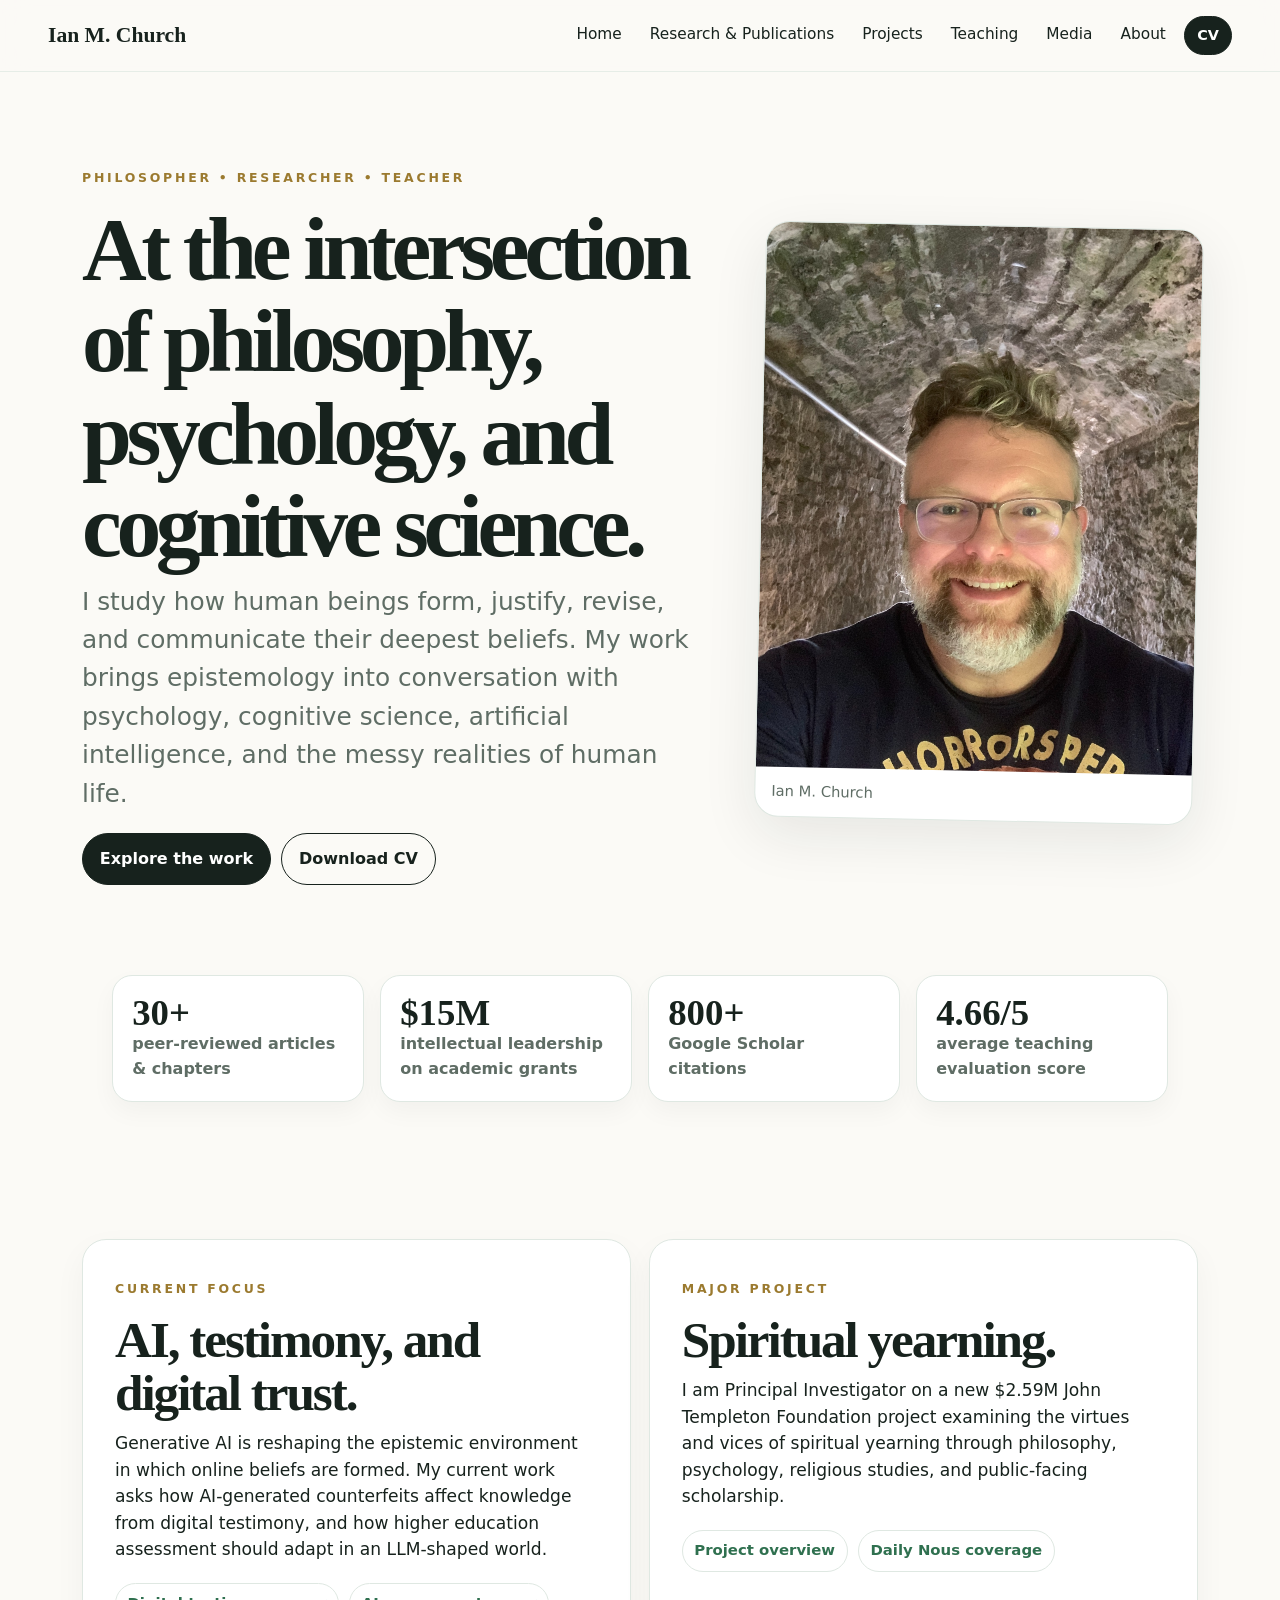
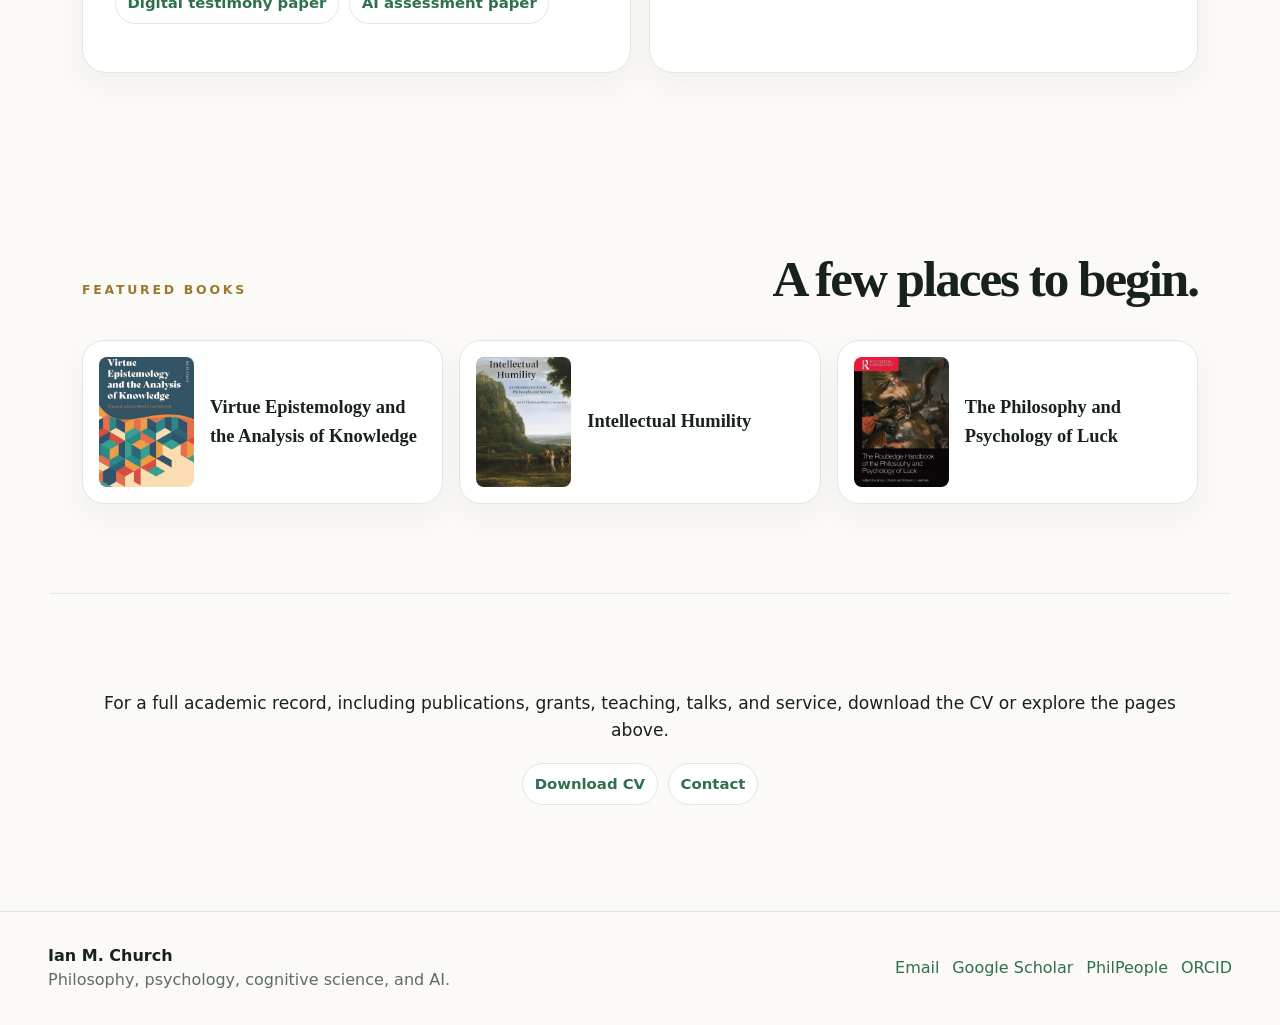
==== index.html @ 6d7bf1ac "Removed the breaks." ====
<!doctype html>
<html lang="en">
<head>
  <meta charset="utf-8" />
  <meta name="viewport" content="width=device-width, initial-scale=1" />
  <title>Home | Ian M. Church</title>
  <meta name="description" content="Ian M. Church works at the intersection of philosophy, psychology, and cognitive science." />
  <link rel="stylesheet" href="style.css" />
</head>
<body>
<header class="topbar">
  <a class="wordmark" href="index.html">Ian M. Church</a>
  <nav class="site-nav" aria-label="Primary navigation">
    <a href="index.html">Home</a>
    <a href="research.html">Research &amp; Publications</a>
    <a href="projects.html">Projects</a>
    <a href="teaching.html">Teaching</a>
    <a href="media.html">Media</a>
    <a href="about.html">About</a>
    <a class="button small" href="assets/Church-CV.pdf">CV</a>
  </nav>
</header>
<main>

<section class="hero split">
  <div class="hero-copy">
    <p class="eyebrow">Philosopher • Researcher • Teacher</p>
    <h1>At the intersection of philosophy, psychology, and cognitive science.</h1>
    <p class="lede">I study how human beings form, justify, revise, and communicate their deepest beliefs. My work brings epistemology into conversation with psychology, cognitive science, artificial intelligence, and the messy realities of human life.</p>
    <div class="actions"><a class="button" href="research.html">Explore the work</a><a class="button ghost" href="assets/Church-CV.pdf">Download CV</a></div>
  </div>
  <figure class="portrait-card"><img src="assets/portrait.jpg" alt="Ian Church smiling"/><figcaption>Ian M. Church</figcaption></figure>
</section>
<section class="at-a-glance" aria-label="At a glance">
  <a href="research.html#publications"><strong>30+</strong><span>peer-reviewed articles &amp; chapters</span></a>
  <a href="projects.html"><strong>$15M</strong><span>intellectual leadership on academic grants</span></a>
  <a href="https://scholar.google.com/citations?user=suLvnR8AAAAJ&amp;hl=en&amp;oi=ao"><strong>800+</strong><span>Google Scholar citations</span></a>
  <a href="teaching.html"><strong>4.66/5</strong><span>average teaching evaluation score</span></a>
</section>
<section class="section feature-grid current-focus">
  <article class="feature-panel"><p class="eyebrow">Current focus</p><h2>AI, testimony, and digital trust.</h2><p>Generative AI is reshaping the epistemic environment in which online beliefs are formed. My current work asks how AI-generated counterfeits affect knowledge from digital testimony, and how higher education assessment should adapt in an LLM-shaped world.</p><p class="links"><a href="assets/Generative-AI-Digital-Testimony-working-paper.pdf">Digital testimony paper</a><a href="https://arxiv.org/html/2511.05530v1">AI assessment paper</a></p></article>
  <article class="feature-panel"><p class="eyebrow">Major project</p><h2>Spiritual yearning.</h2><p>I am Principal Investigator on a new $2.59M John Templeton Foundation project examining the virtues and vices of spiritual yearning through philosophy, psychology, religious studies, and public-facing scholarship.</p><p class="links"><a href="projects.html#spiritual-yearning">Project overview</a><a href="https://dailynous.com/2026/01/05/philosopher-receives-big-grant-to-study-spiritual-yearning/">Daily Nous coverage</a></p></article>
</section>
<section class="section shelf-preview"><div class="section-head"><p class="eyebrow">Featured books</p><h2>A few places to begin.</h2></div><div class="mini-book-row">
  <a class="mini-book" href="research.html#book-virtue"><img src="assets/virtue-epistemology-cover.jpg" alt="Cover of Virtue Epistemology and the Analysis of Knowledge"><span>Virtue Epistemology and the Analysis of Knowledge</span></a>
  <a class="mini-book" href="research.html#book-humility"><img src="assets/intellectual-humility-cover.jpg" alt="Cover of Intellectual Humility"><span>Intellectual Humility</span></a>
  <a class="mini-book" href="research.html#book-luck"><img src="assets/luck-handbook-cover.jpg" alt="Cover of The Routledge Handbook of the Philosophy and Psychology of Luck"><span>The Philosophy and Psychology of Luck</span></a>
</div></section>
<section class="section closing-statement"><p>For a full academic record, including publications, grants, teaching, talks, and service, download the CV or explore the pages above.</p><p class="links centered"><a href="assets/Church-CV.pdf">Download CV</a><a href="mailto:ichurch@hillsdale.edu">Contact</a></p></section>

</main>
<footer class="footer">
  <div><strong>Ian M. Church</strong><span>Philosophy, psychology, cognitive science, and AI.</span></div>
  <div class="footer-links"><a href="mailto:ichurch@hillsdale.edu">Email</a><a href="https://scholar.google.com/citations?user=suLvnR8AAAAJ&amp;hl=en&amp;oi=ao">Google Scholar</a><a href="https://philpeople.org/profiles/ian-m-church">PhilPeople</a><a href="https://orcid.org/0000-0002-4605-1589">ORCID</a></div>
</footer>
</body>
</html>
---- style.css ----
:root{--bg:#fbfaf6;--ink:#17221d;--muted:#5f6d65;--line:#dfe8e2;--accent:#2f704f;--accent2:#9b7a2f;--card:#ffffff;--shadow:0 18px 55px rgba(23,34,29,.09);--radius:24px}*{box-sizing:border-box}body{margin:0;background:var(--bg);color:var(--ink);font-family:Inter,ui-sans-serif,system-ui,-apple-system,BlinkMacSystemFont,"Segoe UI",sans-serif;line-height:1.55}h1,h2,h3{font-family:Georgia,"Times New Roman",serif;line-height:1.03;margin:0 0 .65rem}h1{font-size:clamp(3.1rem,7vw,6.8rem);letter-spacing:-.06em}h2{font-size:clamp(2rem,4vw,4.2rem);letter-spacing:-.04em}h3{font-size:clamp(1.35rem,2vw,2rem);letter-spacing:-.03em}p{font-size:1.07rem;margin:.4rem 0 1rem}a{color:var(--accent);text-decoration:none}a:hover{text-decoration:underline}.topbar{position:sticky;top:0;z-index:20;display:flex;align-items:center;justify-content:space-between;padding:1rem clamp(1rem,4vw,3rem);background:rgba(251,250,246,.86);backdrop-filter:blur(14px);border-bottom:1px solid rgba(223,232,226,.75)}.wordmark{font-family:Georgia,"Times New Roman",serif;font-weight:700;color:var(--ink);font-size:1.35rem}.site-nav{display:flex;gap:.55rem;align-items:center;flex-wrap:wrap}.site-nav a{color:var(--ink);padding:.45rem .6rem;border-radius:999px;font-size:.96rem}.site-nav a:hover{background:#eef4ef;text-decoration:none}.button{display:inline-flex;align-items:center;justify-content:center;padding:.8rem 1.05rem;border-radius:999px;background:var(--ink);color:white!important;font-weight:700;text-decoration:none!important;border:1px solid var(--ink)}.button.ghost{background:transparent;color:var(--ink)!important}.button.small{padding:.45rem .75rem;font-size:.9rem}main{overflow:hidden}.hero,.section,.page-hero{max-width:1180px;margin:0 auto;padding:clamp(3.5rem,7vw,7rem) clamp(1.1rem,4vw,2rem)}.split{display:grid;grid-template-columns:minmax(0,1.05fr) minmax(280px,.75fr);gap:clamp(2rem,5vw,5rem);align-items:center}.split.alt{grid-template-columns:minmax(280px,.8fr) minmax(0,1fr)}.eyebrow{text-transform:uppercase;letter-spacing:.22em;color:var(--accent2);font-weight:800;font-size:.78rem;margin-bottom:1rem}.lede{font-size:clamp(1.25rem,2vw,1.55rem);color:var(--muted);max-width:760px}.narrow{max-width:790px}.actions,.links{display:flex;gap:.65rem;flex-wrap:wrap;align-items:center;margin-top:1.25rem}.links a,.links span{display:inline-flex;align-items:center;padding:.52rem .72rem;border:1px solid var(--line);border-radius:999px;background:#fff;color:var(--accent);font-weight:700;font-size:.93rem}.links.centered{justify-content:center}.portrait-card,.image-card{margin:0;border-radius:var(--radius);overflow:hidden;background:#fff;box-shadow:var(--shadow);border:1px solid var(--line)}.portrait-card img,.image-card img{display:block;width:100%;height:100%;object-fit:cover}.portrait-card{transform:rotate(1.2deg)}.portrait-card img{aspect-ratio:4/5}.portrait-card figcaption{padding:.8rem 1rem;color:var(--muted);font-size:.92rem}.image-card img{aspect-ratio:4/3}.at-a-glance{max-width:1120px;margin:0 auto;display:grid;grid-template-columns:repeat(4,1fr);gap:1rem;padding:0 clamp(1.1rem,4vw,2rem) 3rem}.at-a-glance a{display:block;background:#fff;border:1px solid var(--line);border-radius:20px;padding:1.2rem;box-shadow:0 10px 25px rgba(23,34,29,.04);text-decoration:none}.at-a-glance strong{display:block;font-family:Georgia,"Times New Roman",serif;font-size:2.3rem;color:var(--ink);line-height:1}.at-a-glance span{color:var(--muted);font-weight:650}.feature-grid{display:grid;grid-template-columns:1fr 1fr;gap:1.1rem}.feature-panel,.project,.video-card,.pub-list article,.theme-list article,.book,.quote-theme,.testimonial-grid blockquote{background:#fff;border:1px solid var(--line);border-radius:var(--radius);padding:clamp(1.25rem,3vw,2rem);box-shadow:0 12px 32px rgba(23,34,29,.045)}.section-head{display:flex;justify-content:space-between;align-items:end;gap:2rem;margin-bottom:1.5rem}.mini-book-row{display:grid;grid-template-columns:repeat(3,1fr);gap:1rem}.mini-book{display:grid;grid-template-columns:95px 1fr;align-items:center;gap:1rem;background:#fff;border:1px solid var(--line);border-radius:22px;padding:1rem;color:var(--ink);font-family:Georgia,"Times New Roman",serif;font-weight:700;font-size:1.15rem;text-decoration:none!important;box-shadow:0 12px 32px rgba(23,34,29,.045)}.mini-book img{width:95px;height:130px;object-fit:cover;border-radius:8px}.closing-statement{text-align:center;border-top:1px solid var(--line)}.page-hero h1{max-width:980px}.themes-compact{padding-top:2rem}.theme-list,.pub-list,.project-grid,.video-grid{display:grid;grid-template-columns:repeat(2,1fr);gap:1rem}.book-grid{display:grid;gap:1.1rem}.book{display:grid;grid-template-columns:160px 1fr;gap:1.5rem;align-items:start}.cover img{width:160px;max-height:235px;object-fit:cover;border-radius:10px;box-shadow:0 12px 30px rgba(23,34,29,.16)}.tag{display:inline-flex;padding:.35rem .65rem;border-radius:999px;background:#eef4ef;color:var(--accent);font-weight:800;font-size:.82rem;margin-bottom:1rem}.meta,.note{color:var(--muted);font-size:.98rem}.teaching-results{display:grid;grid-template-columns:1fr 1fr;gap:2rem;align-items:start}.stats-grid{display:grid;grid-template-columns:1fr 1fr;gap:1rem}.stats-grid article{background:#fff;border:1px solid var(--line);border-radius:20px;padding:1rem}.stats-grid strong{display:block;font-family:Georgia,"Times New Roman",serif;font-size:2.3rem}.stats-grid span{color:var(--muted);font-weight:650}.teaching-themes{display:grid;gap:1rem}.quote-theme{display:grid;grid-template-columns:.95fr 1.05fr;gap:1.5rem;align-items:start}.quote-theme blockquote,.testimonial-grid blockquote{margin:0;font-family:Georgia,"Times New Roman",serif;font-size:1.35rem;line-height:1.25}.quote-theme cite,.testimonial-grid cite{display:block;margin-top:1rem;font-family:Inter,ui-sans-serif,system-ui,sans-serif;color:var(--muted);font-size:.9rem;font-style:normal}.testimonial-grid{display:grid;grid-template-columns:repeat(2,1fr);gap:1rem}.course-list{display:flex;gap:.7rem;flex-wrap:wrap}.course-list span{padding:.65rem .85rem;border:1px solid var(--line);border-radius:999px;background:#fff;font-weight:700}.footer{display:flex;justify-content:space-between;gap:1rem;align-items:center;border-top:1px solid var(--line);padding:2rem clamp(1rem,4vw,3rem);color:var(--muted)}.footer strong{display:block;color:var(--ink)}.footer-links{display:flex;gap:.8rem;flex-wrap:wrap}@media(max-width:850px){.split,.split.alt,.feature-grid,.theme-list,.pub-list,.project-grid,.video-grid,.teaching-results,.quote-theme,.testimonial-grid{grid-template-columns:1fr}.at-a-glance{grid-template-columns:1fr 1fr}.mini-book-row{grid-template-columns:1fr}.book{grid-template-columns:110px 1fr}.cover img{width:110px}.footer{display:block}.topbar{display:block}.site-nav{margin-top:.7rem}.hero,.section,.page-hero{padding-top:3.5rem;padding-bottom:3.5rem}}@media(max-width:520px){.at-a-glance,.stats-grid{grid-template-columns:1fr}h1{font-size:3.2rem}.site-nav a{font-size:.86rem;padding:.35rem .45rem}}
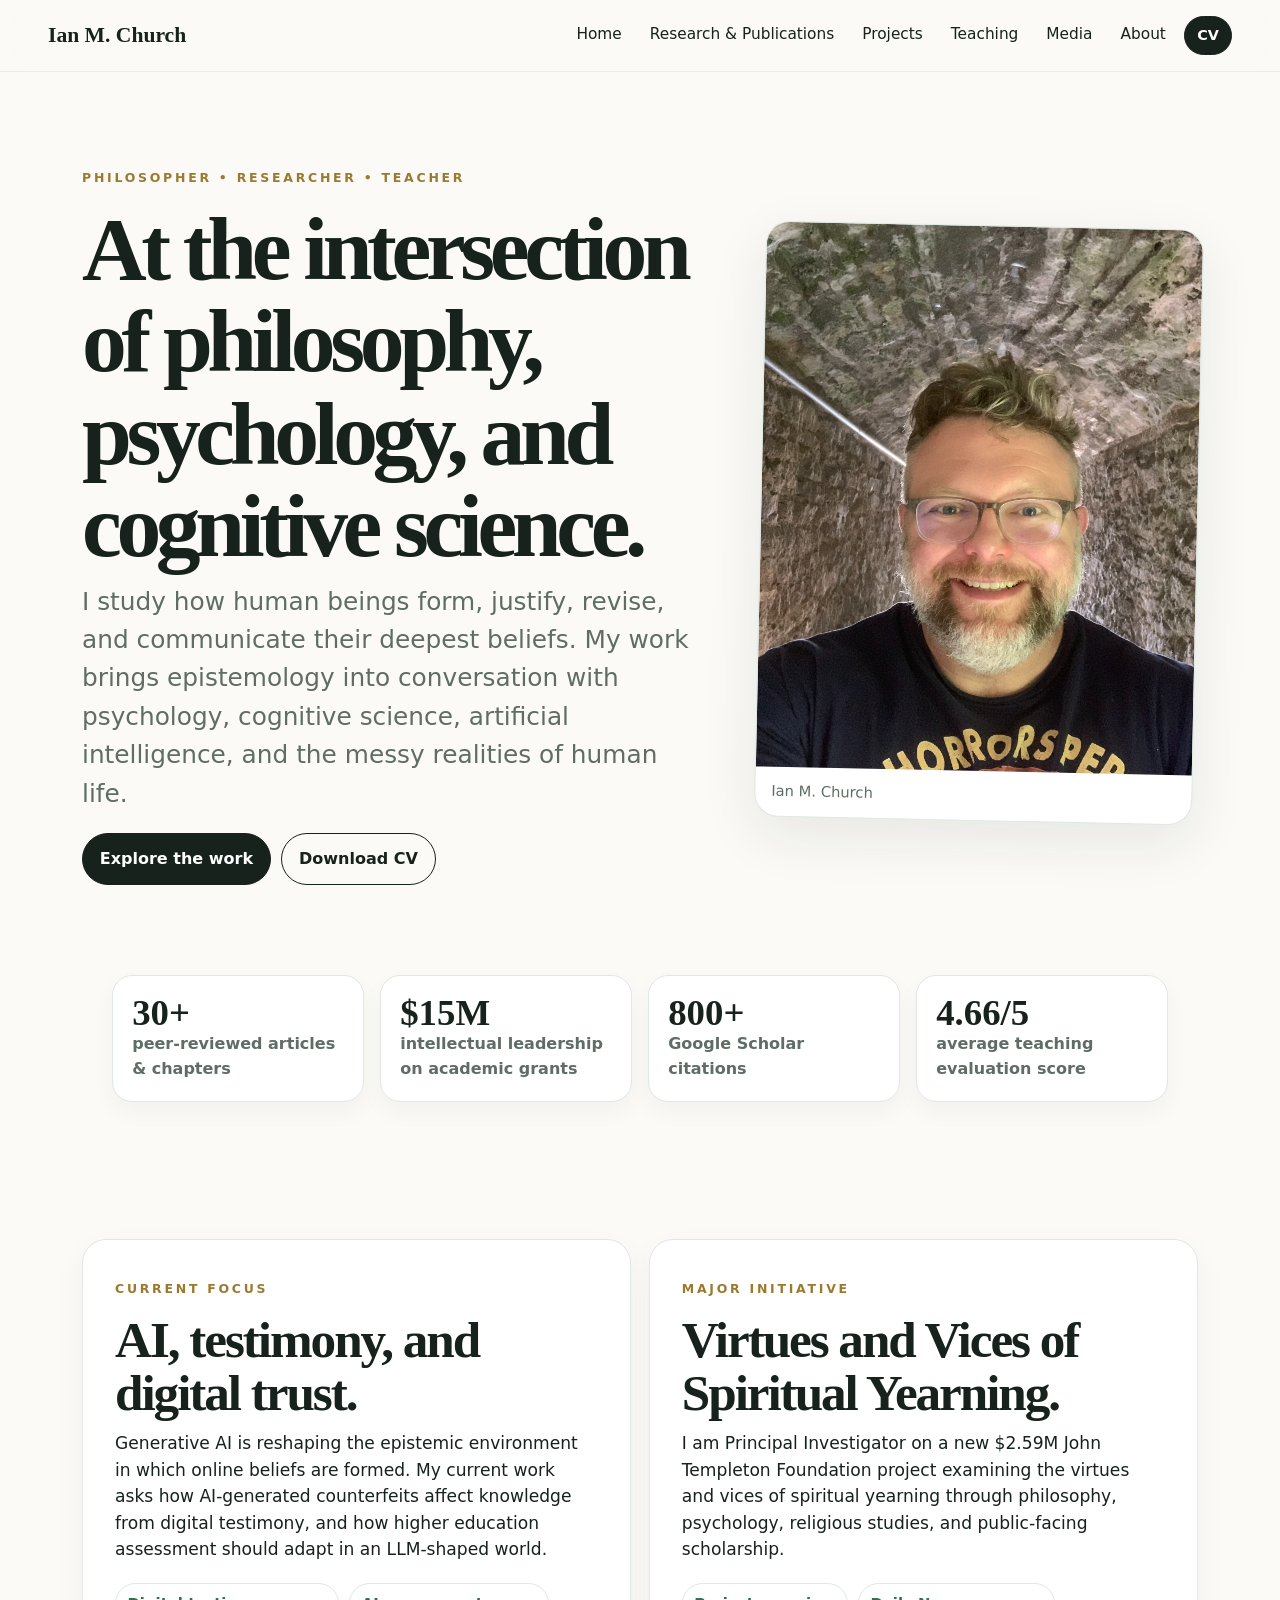
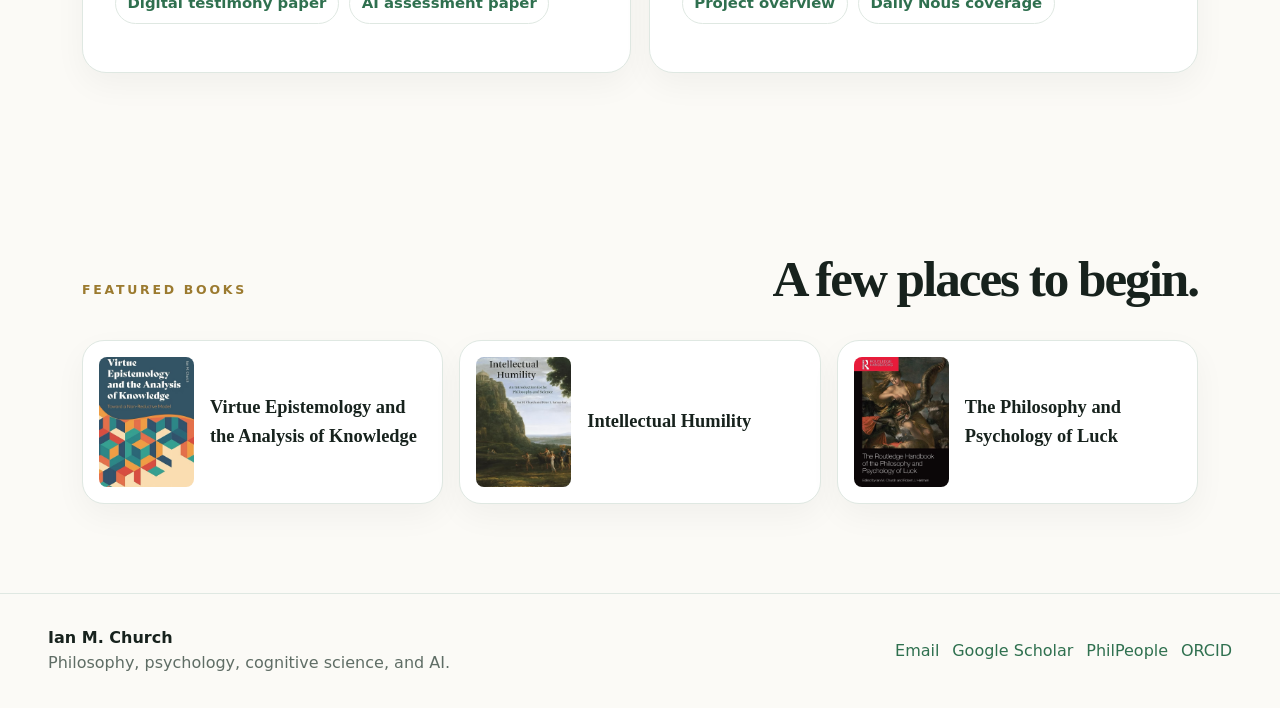
==== commit 30080b2f: "Removing some bottom buttons and fixing some language." ====
--- a/index.html
+++ b/index.html
@@ -39,15 +39,13 @@
 </section>
 <section class="section feature-grid current-focus">
   <article class="feature-panel"><p class="eyebrow">Current focus</p><h2>AI, testimony, and digital trust.</h2><p>Generative AI is reshaping the epistemic environment in which online beliefs are formed. My current work asks how AI-generated counterfeits affect knowledge from digital testimony, and how higher education assessment should adapt in an LLM-shaped world.</p><p class="links"><a href="assets/Generative-AI-Digital-Testimony-working-paper.pdf">Digital testimony paper</a><a href="https://arxiv.org/html/2511.05530v1">AI assessment paper</a></p></article>
-  <article class="feature-panel"><p class="eyebrow">Major project</p><h2>Spiritual yearning.</h2><p>I am Principal Investigator on a new $2.59M John Templeton Foundation project examining the virtues and vices of spiritual yearning through philosophy, psychology, religious studies, and public-facing scholarship.</p><p class="links"><a href="projects.html#spiritual-yearning">Project overview</a><a href="https://dailynous.com/2026/01/05/philosopher-receives-big-grant-to-study-spiritual-yearning/">Daily Nous coverage</a></p></article>
+  <article class="feature-panel"><p class="eyebrow">Major initiative</p><h2>Virtues and Vices of Spiritual Yearning.</h2><p>I am Principal Investigator on a new $2.59M John Templeton Foundation project examining the virtues and vices of spiritual yearning through philosophy, psychology, religious studies, and public-facing scholarship.</p><p class="links"><a href="projects.html#spiritual-yearning">Project overview</a><a href="https://dailynous.com/2026/01/05/philosopher-receives-big-grant-to-study-spiritual-yearning/">Daily Nous coverage</a></p></article>
 </section>
 <section class="section shelf-preview"><div class="section-head"><p class="eyebrow">Featured books</p><h2>A few places to begin.</h2></div><div class="mini-book-row">
   <a class="mini-book" href="research.html#book-virtue"><img src="assets/virtue-epistemology-cover.jpg" alt="Cover of Virtue Epistemology and the Analysis of Knowledge"><span>Virtue Epistemology and the Analysis of Knowledge</span></a>
   <a class="mini-book" href="research.html#book-humility"><img src="assets/intellectual-humility-cover.jpg" alt="Cover of Intellectual Humility"><span>Intellectual Humility</span></a>
   <a class="mini-book" href="research.html#book-luck"><img src="assets/luck-handbook-cover.jpg" alt="Cover of The Routledge Handbook of the Philosophy and Psychology of Luck"><span>The Philosophy and Psychology of Luck</span></a>
 </div></section>
-<section class="section closing-statement"><p>For a full academic record, including publications, grants, teaching, talks, and service, download the CV or explore the pages above.</p><p class="links centered"><a href="assets/Church-CV.pdf">Download CV</a><a href="mailto:ichurch@hillsdale.edu">Contact</a></p></section>
-
 </main>
 <footer class="footer">
   <div><strong>Ian M. Church</strong><span>Philosophy, psychology, cognitive science, and AI.</span></div>
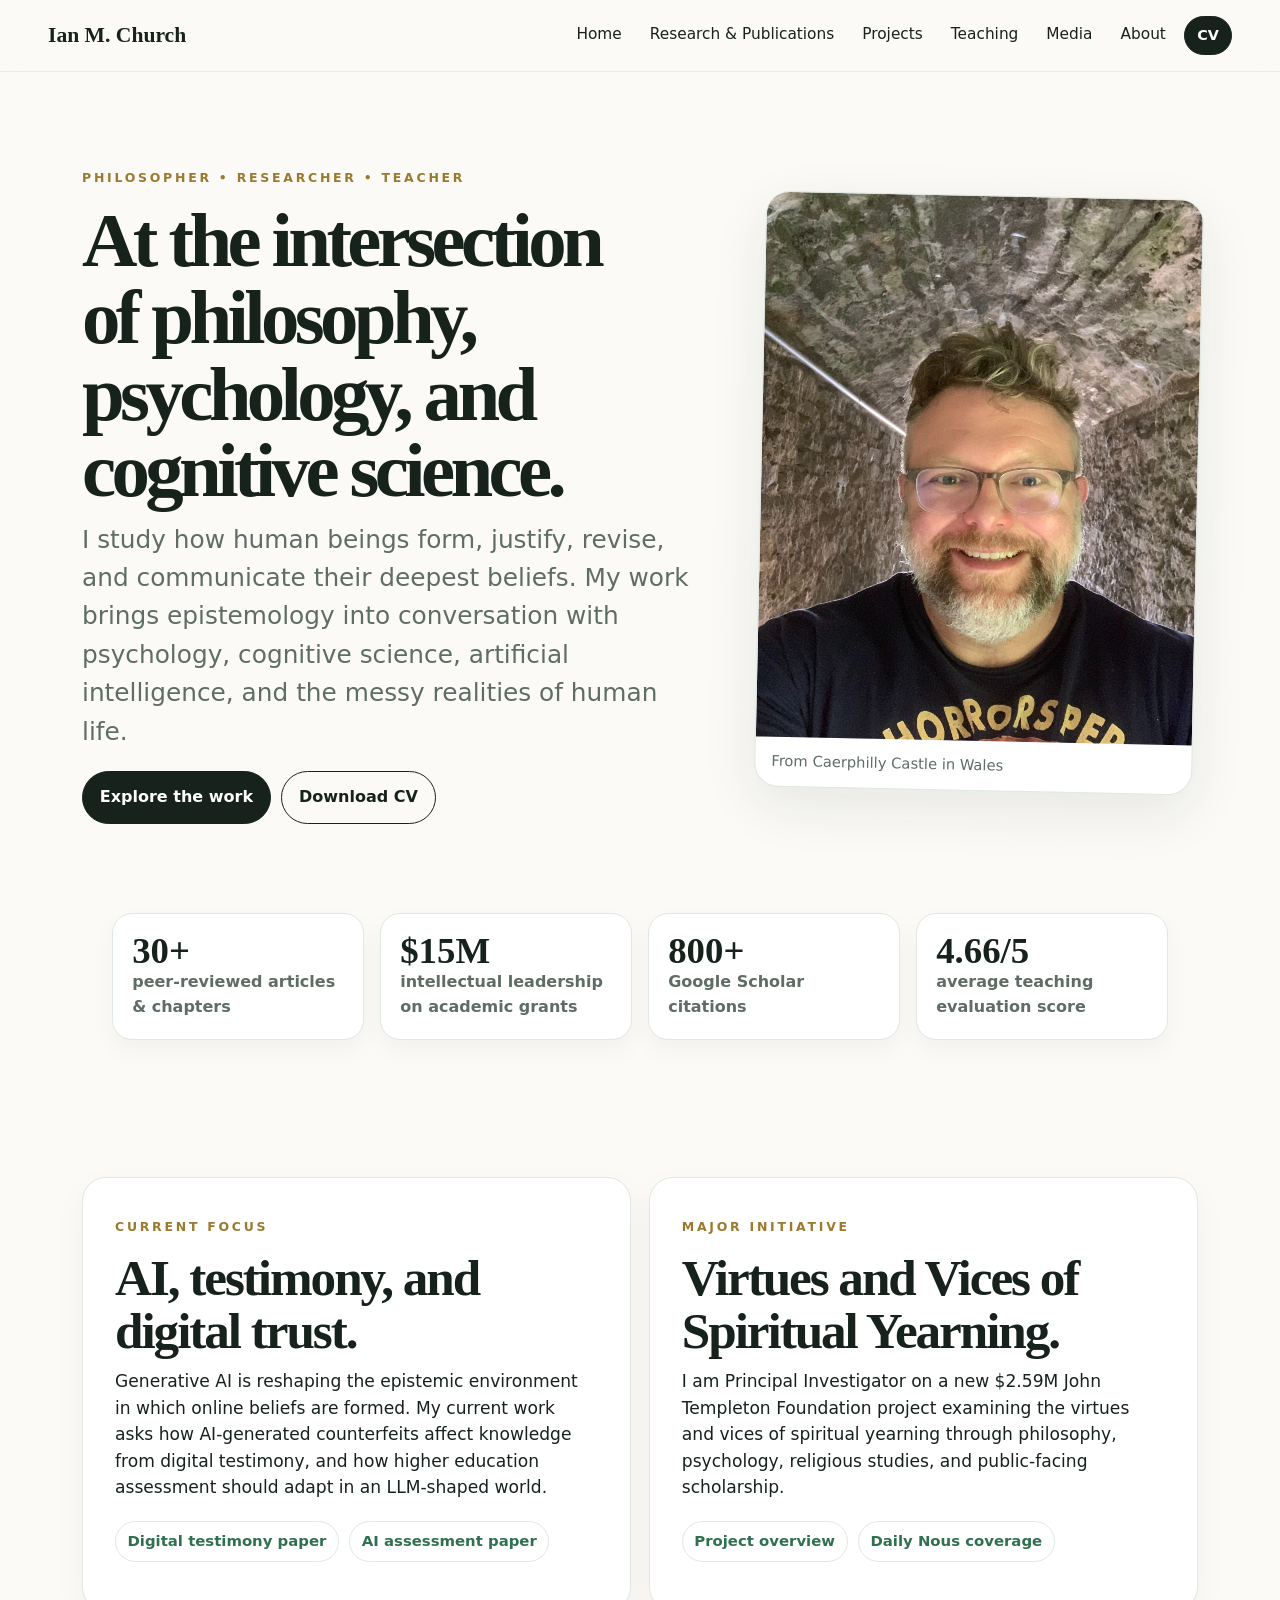
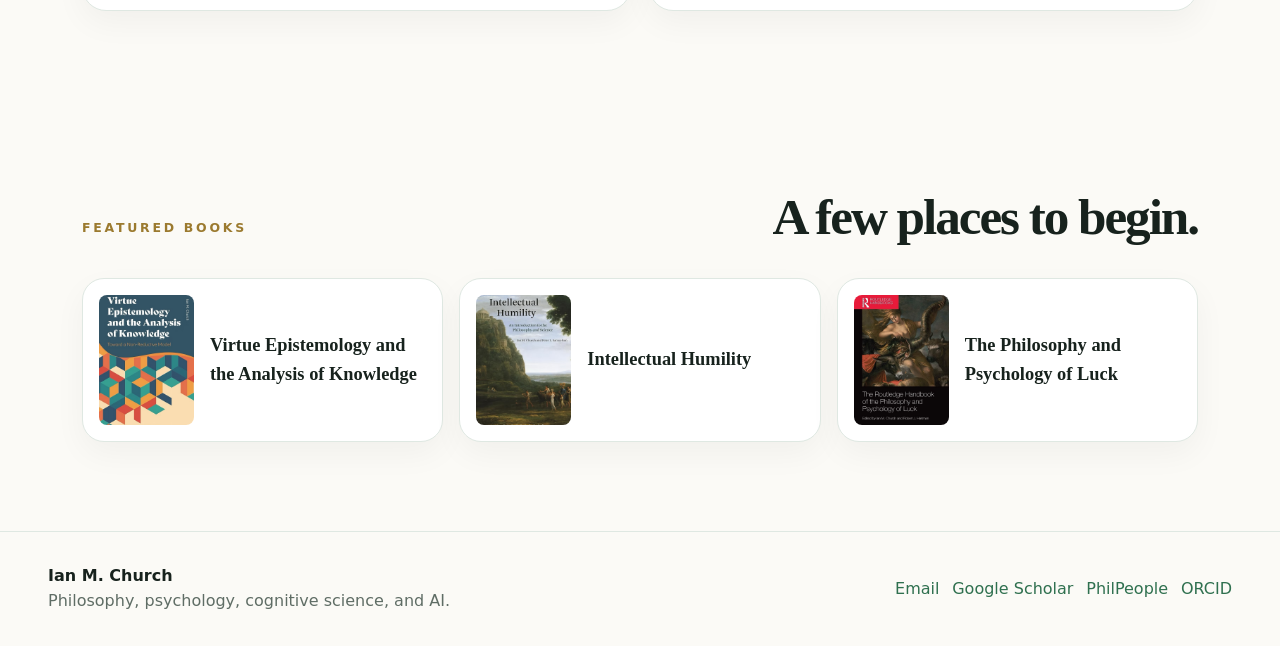
==== commit b2c97679: "Updateding the caption" ====
--- a/index.html
+++ b/index.html
@@ -29,7 +29,7 @@
     <p class="lede">I study how human beings form, justify, revise, and communicate their deepest beliefs. My work brings epistemology into conversation with psychology, cognitive science, artificial intelligence, and the messy realities of human life.</p>
     <div class="actions"><a class="button" href="research.html">Explore the work</a><a class="button ghost" href="assets/Church-CV.pdf">Download CV</a></div>
   </div>
-  <figure class="portrait-card"><img src="assets/portrait.jpg" alt="Ian Church smiling"/><figcaption>Ian M. Church</figcaption></figure>
+  <figure class="portrait-card"><img src="assets/portrait.jpg" alt="Ian Church smiling"/><figcaption>From Caerphilly Castle in Wales</figcaption></figure>
 </section>
 <section class="at-a-glance" aria-label="At a glance">
   <a href="research.html#publications"><strong>30+</strong><span>peer-reviewed articles &amp; chapters</span></a>
--- a/style.css
+++ b/style.css
@@ -1,2 +1,7 @@
 
 :root{--bg:#fbfaf6;--ink:#17221d;--muted:#5f6d65;--line:#dfe8e2;--accent:#2f704f;--accent2:#9b7a2f;--card:#ffffff;--shadow:0 18px 55px rgba(23,34,29,.09);--radius:24px}*{box-sizing:border-box}body{margin:0;background:var(--bg);color:var(--ink);font-family:Inter,ui-sans-serif,system-ui,-apple-system,BlinkMacSystemFont,"Segoe UI",sans-serif;line-height:1.55}h1,h2,h3{font-family:Georgia,"Times New Roman",serif;line-height:1.03;margin:0 0 .65rem}h1{font-size:clamp(3.1rem,7vw,6.8rem);letter-spacing:-.06em}h2{font-size:clamp(2rem,4vw,4.2rem);letter-spacing:-.04em}h3{font-size:clamp(1.35rem,2vw,2rem);letter-spacing:-.03em}p{font-size:1.07rem;margin:.4rem 0 1rem}a{color:var(--accent);text-decoration:none}a:hover{text-decoration:underline}.topbar{position:sticky;top:0;z-index:20;display:flex;align-items:center;justify-content:space-between;padding:1rem clamp(1rem,4vw,3rem);background:rgba(251,250,246,.86);backdrop-filter:blur(14px);border-bottom:1px solid rgba(223,232,226,.75)}.wordmark{font-family:Georgia,"Times New Roman",serif;font-weight:700;color:var(--ink);font-size:1.35rem}.site-nav{display:flex;gap:.55rem;align-items:center;flex-wrap:wrap}.site-nav a{color:var(--ink);padding:.45rem .6rem;border-radius:999px;font-size:.96rem}.site-nav a:hover{background:#eef4ef;text-decoration:none}.button{display:inline-flex;align-items:center;justify-content:center;padding:.8rem 1.05rem;border-radius:999px;background:var(--ink);color:white!important;font-weight:700;text-decoration:none!important;border:1px solid var(--ink)}.button.ghost{background:transparent;color:var(--ink)!important}.button.small{padding:.45rem .75rem;font-size:.9rem}main{overflow:hidden}.hero,.section,.page-hero{max-width:1180px;margin:0 auto;padding:clamp(3.5rem,7vw,7rem) clamp(1.1rem,4vw,2rem)}.split{display:grid;grid-template-columns:minmax(0,1.05fr) minmax(280px,.75fr);gap:clamp(2rem,5vw,5rem);align-items:center}.split.alt{grid-template-columns:minmax(280px,.8fr) minmax(0,1fr)}.eyebrow{text-transform:uppercase;letter-spacing:.22em;color:var(--accent2);font-weight:800;font-size:.78rem;margin-bottom:1rem}.lede{font-size:clamp(1.25rem,2vw,1.55rem);color:var(--muted);max-width:760px}.narrow{max-width:790px}.actions,.links{display:flex;gap:.65rem;flex-wrap:wrap;align-items:center;margin-top:1.25rem}.links a,.links span{display:inline-flex;align-items:center;padding:.52rem .72rem;border:1px solid var(--line);border-radius:999px;background:#fff;color:var(--accent);font-weight:700;font-size:.93rem}.links.centered{justify-content:center}.portrait-card,.image-card{margin:0;border-radius:var(--radius);overflow:hidden;background:#fff;box-shadow:var(--shadow);border:1px solid var(--line)}.portrait-card img,.image-card img{display:block;width:100%;height:100%;object-fit:cover}.portrait-card{transform:rotate(1.2deg)}.portrait-card img{aspect-ratio:4/5}.portrait-card figcaption{padding:.8rem 1rem;color:var(--muted);font-size:.92rem}.image-card img{aspect-ratio:4/3}.at-a-glance{max-width:1120px;margin:0 auto;display:grid;grid-template-columns:repeat(4,1fr);gap:1rem;padding:0 clamp(1.1rem,4vw,2rem) 3rem}.at-a-glance a{display:block;background:#fff;border:1px solid var(--line);border-radius:20px;padding:1.2rem;box-shadow:0 10px 25px rgba(23,34,29,.04);text-decoration:none}.at-a-glance strong{display:block;font-family:Georgia,"Times New Roman",serif;font-size:2.3rem;color:var(--ink);line-height:1}.at-a-glance span{color:var(--muted);font-weight:650}.feature-grid{display:grid;grid-template-columns:1fr 1fr;gap:1.1rem}.feature-panel,.project,.video-card,.pub-list article,.theme-list article,.book,.quote-theme,.testimonial-grid blockquote{background:#fff;border:1px solid var(--line);border-radius:var(--radius);padding:clamp(1.25rem,3vw,2rem);box-shadow:0 12px 32px rgba(23,34,29,.045)}.section-head{display:flex;justify-content:space-between;align-items:end;gap:2rem;margin-bottom:1.5rem}.mini-book-row{display:grid;grid-template-columns:repeat(3,1fr);gap:1rem}.mini-book{display:grid;grid-template-columns:95px 1fr;align-items:center;gap:1rem;background:#fff;border:1px solid var(--line);border-radius:22px;padding:1rem;color:var(--ink);font-family:Georgia,"Times New Roman",serif;font-weight:700;font-size:1.15rem;text-decoration:none!important;box-shadow:0 12px 32px rgba(23,34,29,.045)}.mini-book img{width:95px;height:130px;object-fit:cover;border-radius:8px}.closing-statement{text-align:center;border-top:1px solid var(--line)}.page-hero h1{max-width:980px}.themes-compact{padding-top:2rem}.theme-list,.pub-list,.project-grid,.video-grid{display:grid;grid-template-columns:repeat(2,1fr);gap:1rem}.book-grid{display:grid;gap:1.1rem}.book{display:grid;grid-template-columns:160px 1fr;gap:1.5rem;align-items:start}.cover img{width:160px;max-height:235px;object-fit:cover;border-radius:10px;box-shadow:0 12px 30px rgba(23,34,29,.16)}.tag{display:inline-flex;padding:.35rem .65rem;border-radius:999px;background:#eef4ef;color:var(--accent);font-weight:800;font-size:.82rem;margin-bottom:1rem}.meta,.note{color:var(--muted);font-size:.98rem}.teaching-results{display:grid;grid-template-columns:1fr 1fr;gap:2rem;align-items:start}.stats-grid{display:grid;grid-template-columns:1fr 1fr;gap:1rem}.stats-grid article{background:#fff;border:1px solid var(--line);border-radius:20px;padding:1rem}.stats-grid strong{display:block;font-family:Georgia,"Times New Roman",serif;font-size:2.3rem}.stats-grid span{color:var(--muted);font-weight:650}.teaching-themes{display:grid;gap:1rem}.quote-theme{display:grid;grid-template-columns:.95fr 1.05fr;gap:1.5rem;align-items:start}.quote-theme blockquote,.testimonial-grid blockquote{margin:0;font-family:Georgia,"Times New Roman",serif;font-size:1.35rem;line-height:1.25}.quote-theme cite,.testimonial-grid cite{display:block;margin-top:1rem;font-family:Inter,ui-sans-serif,system-ui,sans-serif;color:var(--muted);font-size:.9rem;font-style:normal}.testimonial-grid{display:grid;grid-template-columns:repeat(2,1fr);gap:1rem}.course-list{display:flex;gap:.7rem;flex-wrap:wrap}.course-list span{padding:.65rem .85rem;border:1px solid var(--line);border-radius:999px;background:#fff;font-weight:700}.footer{display:flex;justify-content:space-between;gap:1rem;align-items:center;border-top:1px solid var(--line);padding:2rem clamp(1rem,4vw,3rem);color:var(--muted)}.footer strong{display:block;color:var(--ink)}.footer-links{display:flex;gap:.8rem;flex-wrap:wrap}@media(max-width:850px){.split,.split.alt,.feature-grid,.theme-list,.pub-list,.project-grid,.video-grid,.teaching-results,.quote-theme,.testimonial-grid{grid-template-columns:1fr}.at-a-glance{grid-template-columns:1fr 1fr}.mini-book-row{grid-template-columns:1fr}.book{grid-template-columns:110px 1fr}.cover img{width:110px}.footer{display:block}.topbar{display:block}.site-nav{margin-top:.7rem}.hero,.section,.page-hero{padding-top:3.5rem;padding-bottom:3.5rem}}@media(max-width:520px){.at-a-glance,.stats-grid{grid-template-columns:1fr}h1{font-size:3.2rem}.site-nav a{font-size:.86rem;padding:.35rem .45rem}}
+.hero h1 {
+  font-size: clamp(2.8rem, 6vw, 5rem);
+  line-height: 1;
+  max-width: 14ch;
+}
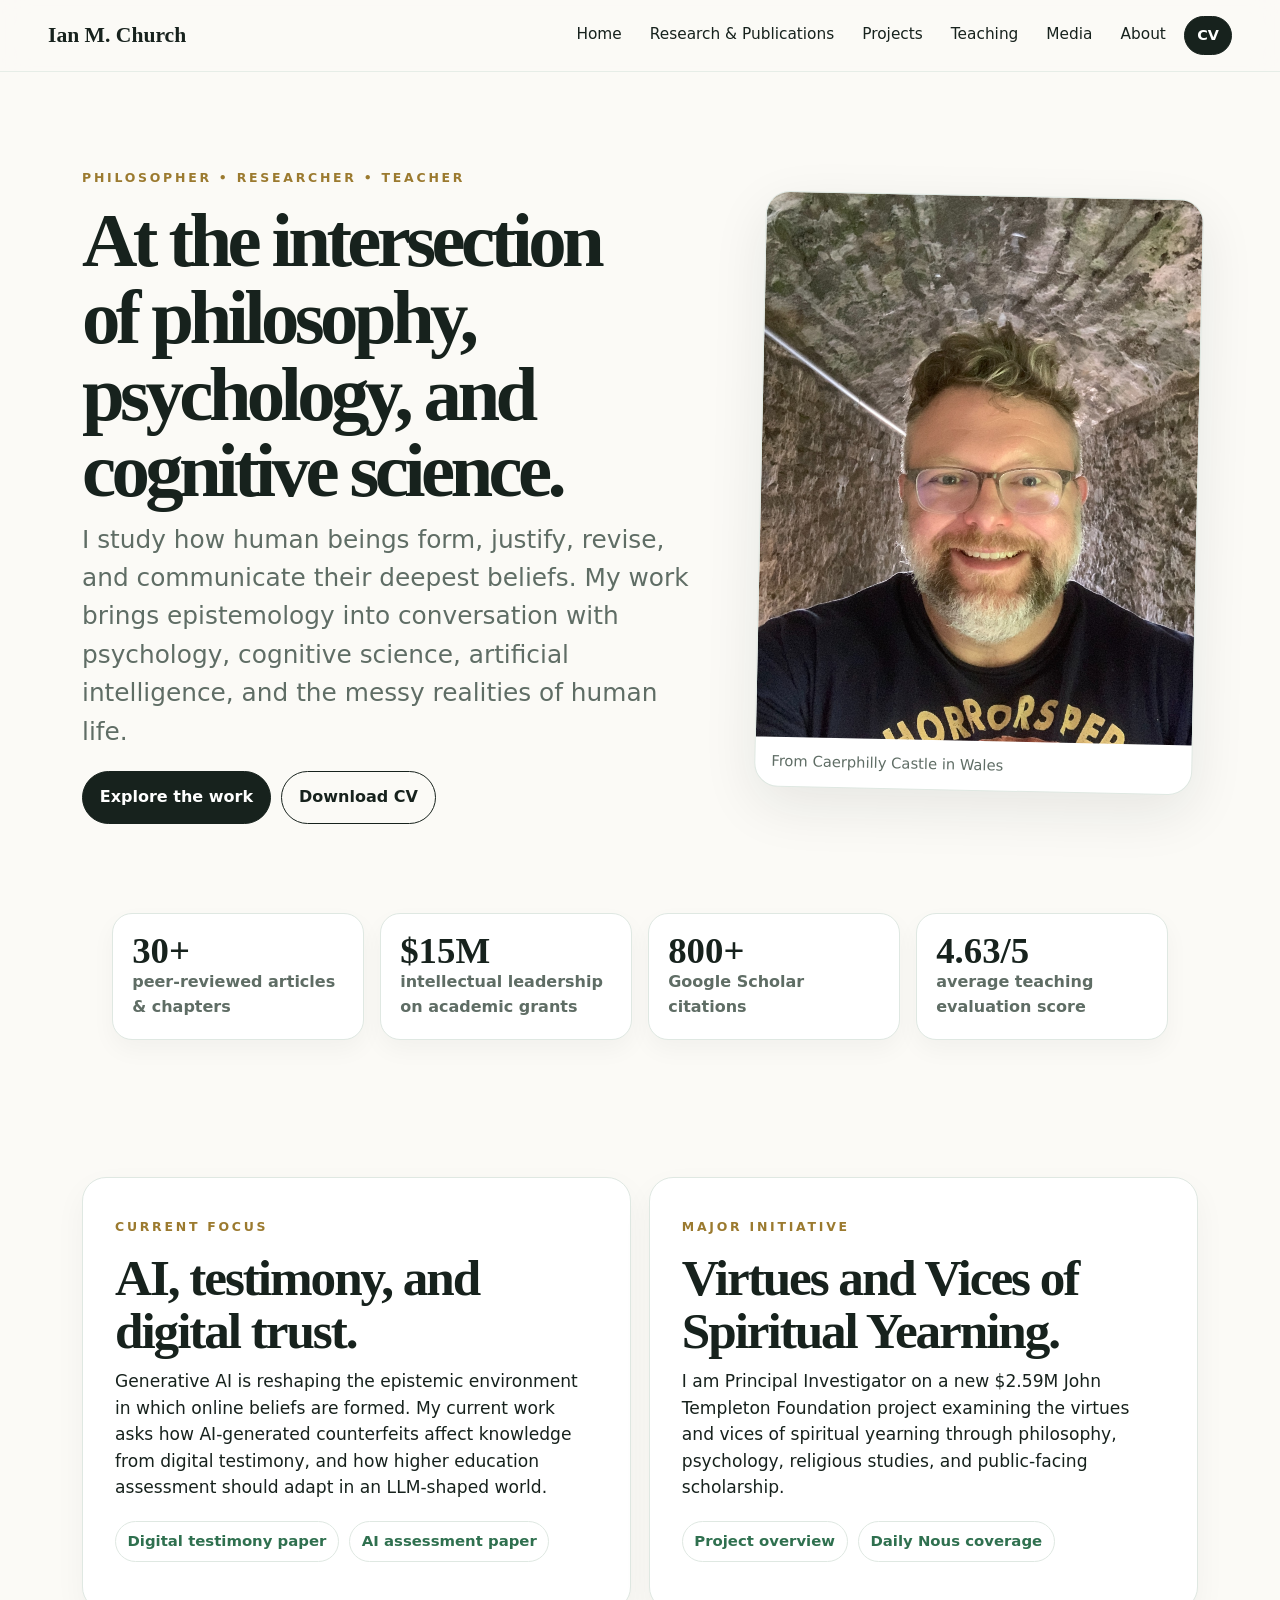
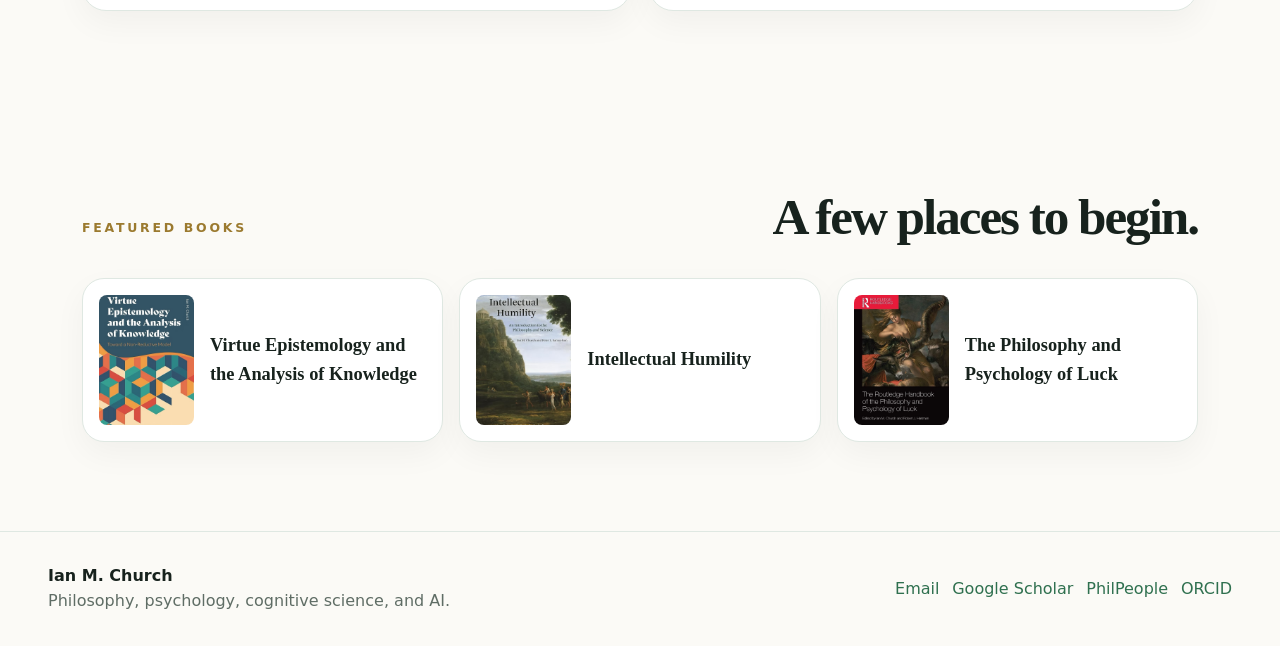
==== commit 4577477d: "Update index.html Updated average score from 4.66 to 4.63 for overall student evaluations." ====
--- a/index.html
+++ b/index.html
@@ -5,7 +5,23 @@
   <meta name="viewport" content="width=device-width, initial-scale=1" />
   <title>Home | Ian M. Church</title>
   <meta name="description" content="Ian M. Church works at the intersection of philosophy, psychology, and cognitive science." />
+  <meta property="og:title" content="Ian M. Church" />
+<meta property="og:description" content="Ian M. Church is a philosopher whose research explores epistemology, psychology, cognitive science, and artificial intelligence." />
+<meta property="og:image" content="https://www.ianchurch.com/assets/portrait.jpg" />
+<meta property="og:url" content="https://www.ianchurch.com" />
+<meta property="og:type" content="website" />
+<meta property="og:site_name" content="Ian M. Church" />
+<meta name="twitter:card" content="summary_large_image" />
   <link rel="stylesheet" href="style.css" />
+<!-- Google tag (gtag.js) -->
+<script async src="https://www.googletagmanager.com/gtag/js?id=G-Z6NKHN7LKN"></script>
+<script>
+  window.dataLayer = window.dataLayer || [];
+  function gtag(){dataLayer.push(arguments);}
+  gtag('js', new Date());
+
+  gtag('config', 'G-Z6NKHN7LKN');
+</script>
 </head>
 <body>
 <header class="topbar">
@@ -35,7 +51,7 @@
   <a href="research.html#publications"><strong>30+</strong><span>peer-reviewed articles &amp; chapters</span></a>
   <a href="projects.html"><strong>$15M</strong><span>intellectual leadership on academic grants</span></a>
   <a href="https://scholar.google.com/citations?user=suLvnR8AAAAJ&amp;hl=en&amp;oi=ao"><strong>800+</strong><span>Google Scholar citations</span></a>
-  <a href="teaching.html"><strong>4.66/5</strong><span>average teaching evaluation score</span></a>
+  <a href="teaching.html"><strong>4.63/5</strong><span>average teaching evaluation score</span></a>
 </section>
 <section class="section feature-grid current-focus">
   <article class="feature-panel"><p class="eyebrow">Current focus</p><h2>AI, testimony, and digital trust.</h2><p>Generative AI is reshaping the epistemic environment in which online beliefs are formed. My current work asks how AI-generated counterfeits affect knowledge from digital testimony, and how higher education assessment should adapt in an LLM-shaped world.</p><p class="links"><a href="assets/Generative-AI-Digital-Testimony-working-paper.pdf">Digital testimony paper</a><a href="https://arxiv.org/html/2511.05530v1">AI assessment paper</a></p></article>
--- a/style.css
+++ b/style.css
@@ -5,3 +5,11 @@
   line-height: 1;
   max-width: 14ch;
 }
+.page-hero {
+  padding-top: clamp(2.5rem, 4vw, 4rem);
+  padding-bottom: clamp(1.75rem, 3vw, 2.5rem);
+}
+.center-note {
+  text-align: center;
+  margin-top: 3rem;
+}
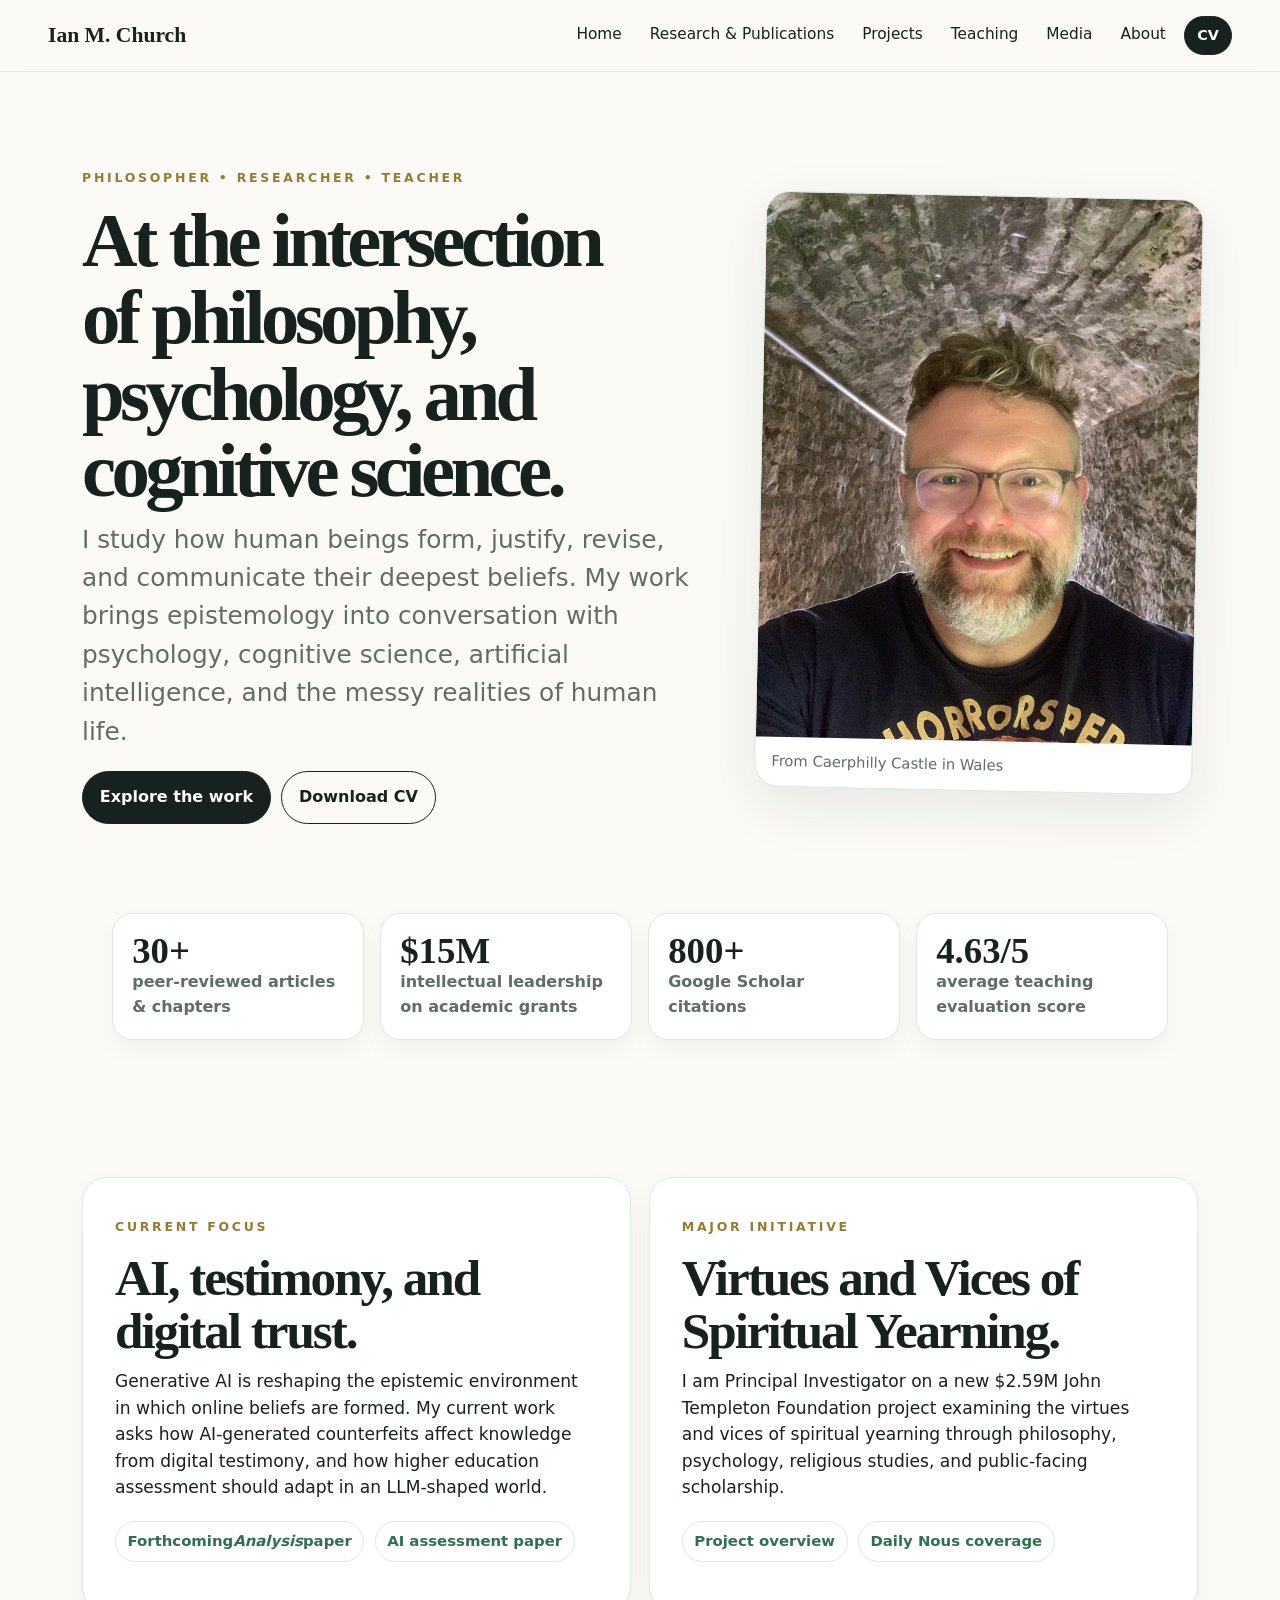
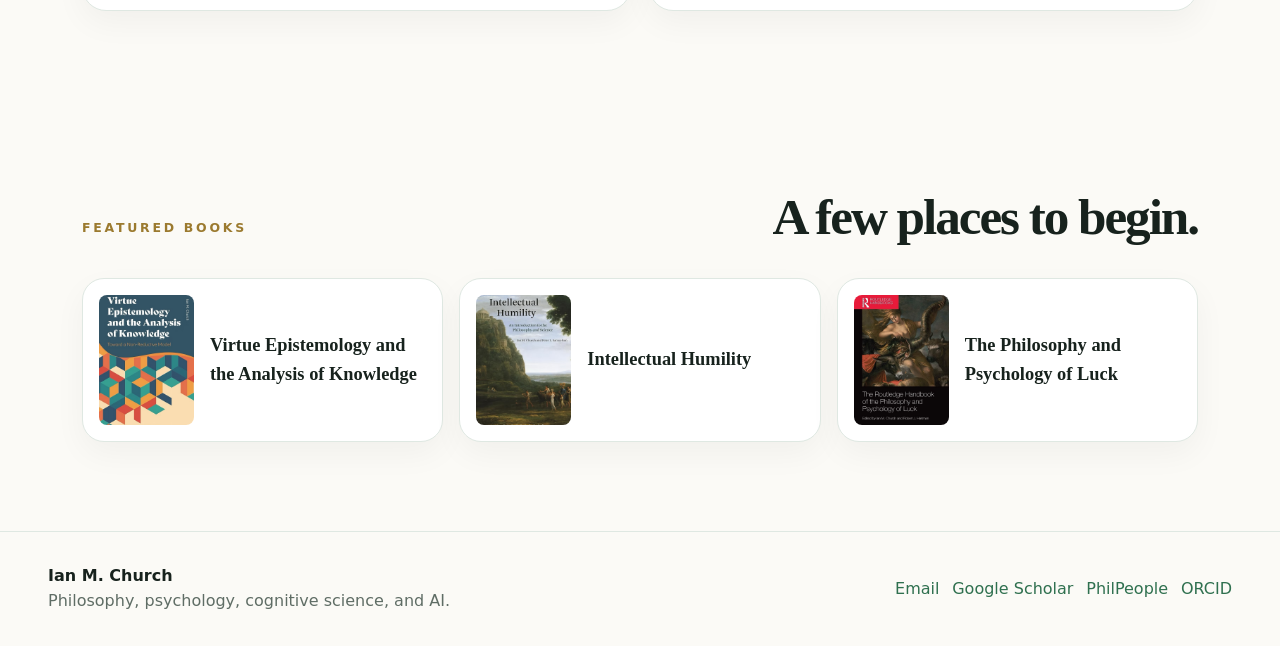
==== commit be8e9e62: "Link Analysis paper to PhilPapers" ====
--- a/index.html
+++ b/index.html
@@ -1,3 +1,4 @@
+
 <!doctype html>
 <html lang="en">
 <head>
@@ -54,7 +55,7 @@
   <a href="teaching.html"><strong>4.63/5</strong><span>average teaching evaluation score</span></a>
 </section>
 <section class="section feature-grid current-focus">
-  <article class="feature-panel"><p class="eyebrow">Current focus</p><h2>AI, testimony, and digital trust.</h2><p>Generative AI is reshaping the epistemic environment in which online beliefs are formed. My current work asks how AI-generated counterfeits affect knowledge from digital testimony, and how higher education assessment should adapt in an LLM-shaped world.</p><p class="links"><a href="assets/Generative-AI-Digital-Testimony-working-paper.pdf">Digital testimony paper</a><a href="https://arxiv.org/html/2511.05530v1">AI assessment paper</a></p></article>
+  <article class="feature-panel"><p class="eyebrow">Current focus</p><h2>AI, testimony, and digital trust.</h2><p>Generative AI is reshaping the epistemic environment in which online beliefs are formed. My current work asks how AI-generated counterfeits affect knowledge from digital testimony, and how higher education assessment should adapt in an LLM-shaped world.</p><p class="links"><a href="https://philpapers.org/rec/CHUGAA-2">Forthcoming <em>Analysis</em> paper</a><a href="https://arxiv.org/html/2511.05530v1">AI assessment paper</a></p></article>
   <article class="feature-panel"><p class="eyebrow">Major initiative</p><h2>Virtues and Vices of Spiritual Yearning.</h2><p>I am Principal Investigator on a new $2.59M John Templeton Foundation project examining the virtues and vices of spiritual yearning through philosophy, psychology, religious studies, and public-facing scholarship.</p><p class="links"><a href="projects.html#spiritual-yearning">Project overview</a><a href="https://dailynous.com/2026/01/05/philosopher-receives-big-grant-to-study-spiritual-yearning/">Daily Nous coverage</a></p></article>
 </section>
 <section class="section shelf-preview"><div class="section-head"><p class="eyebrow">Featured books</p><h2>A few places to begin.</h2></div><div class="mini-book-row">
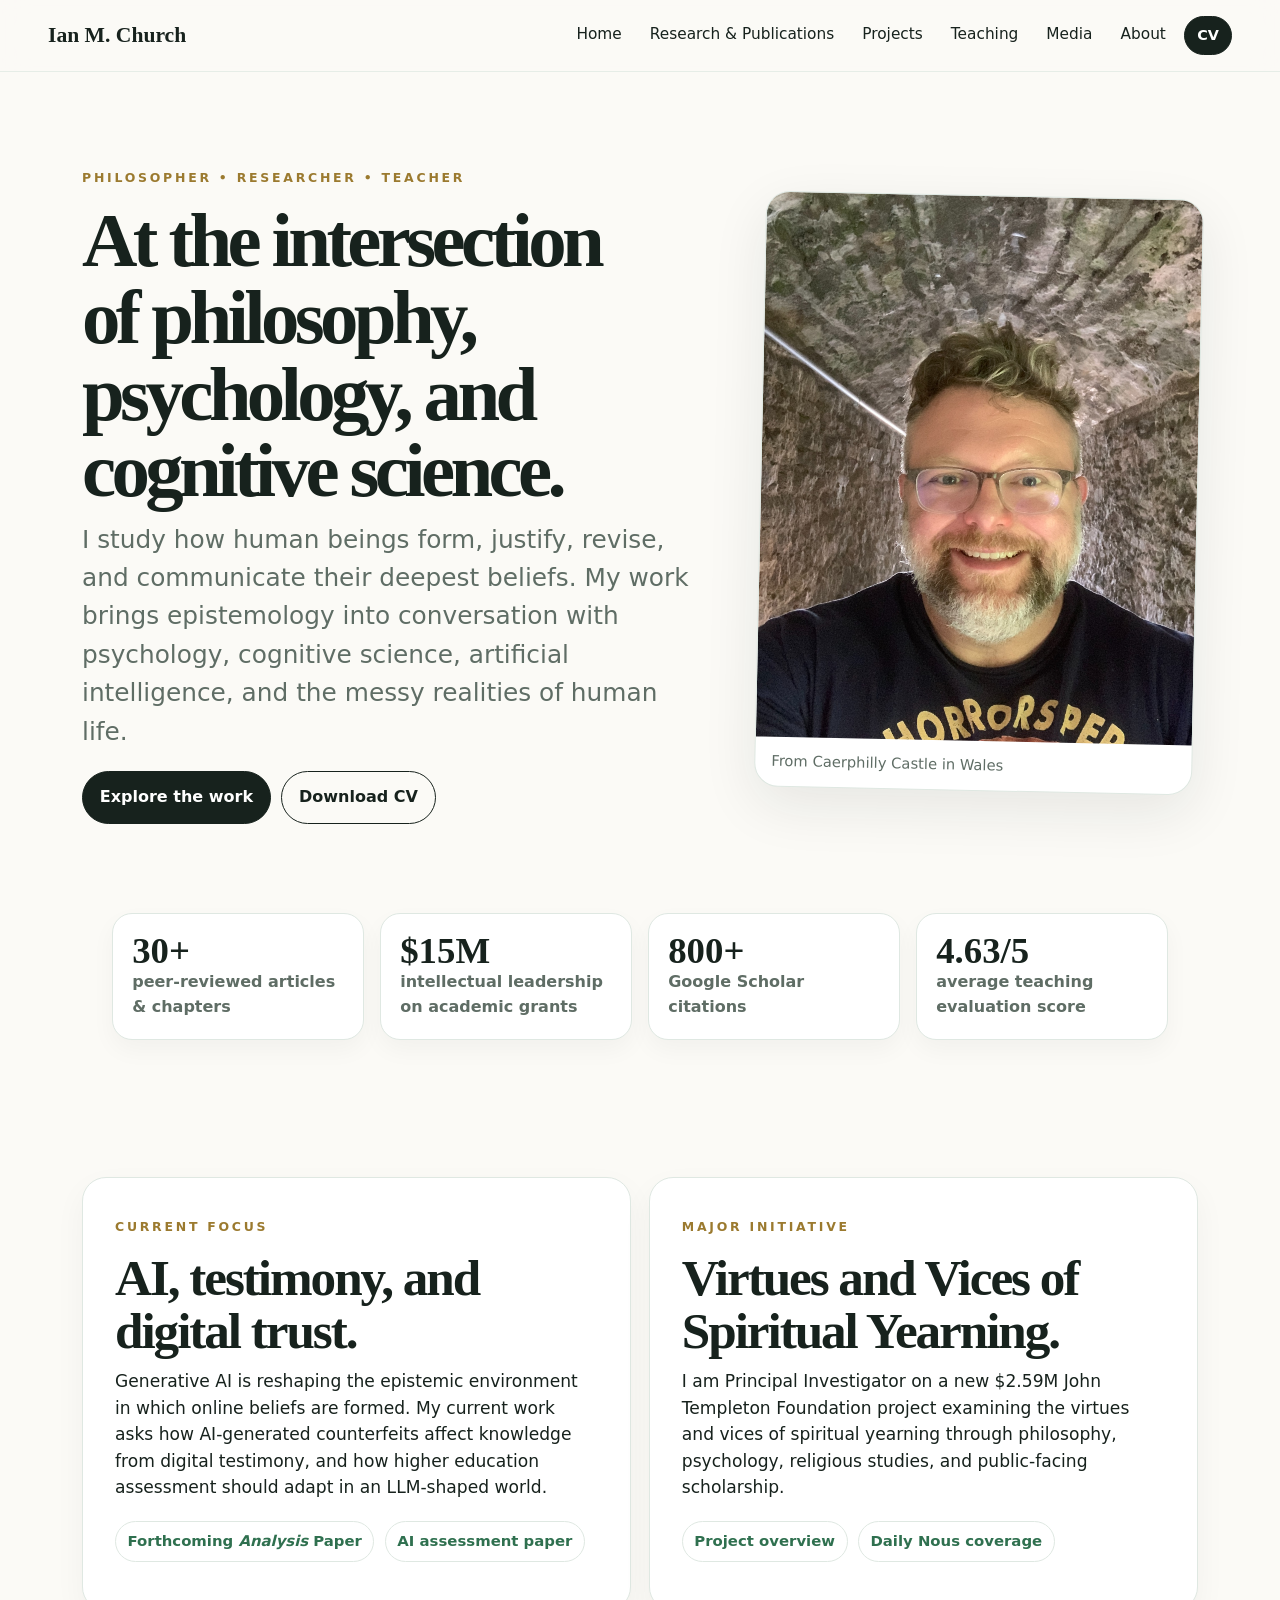
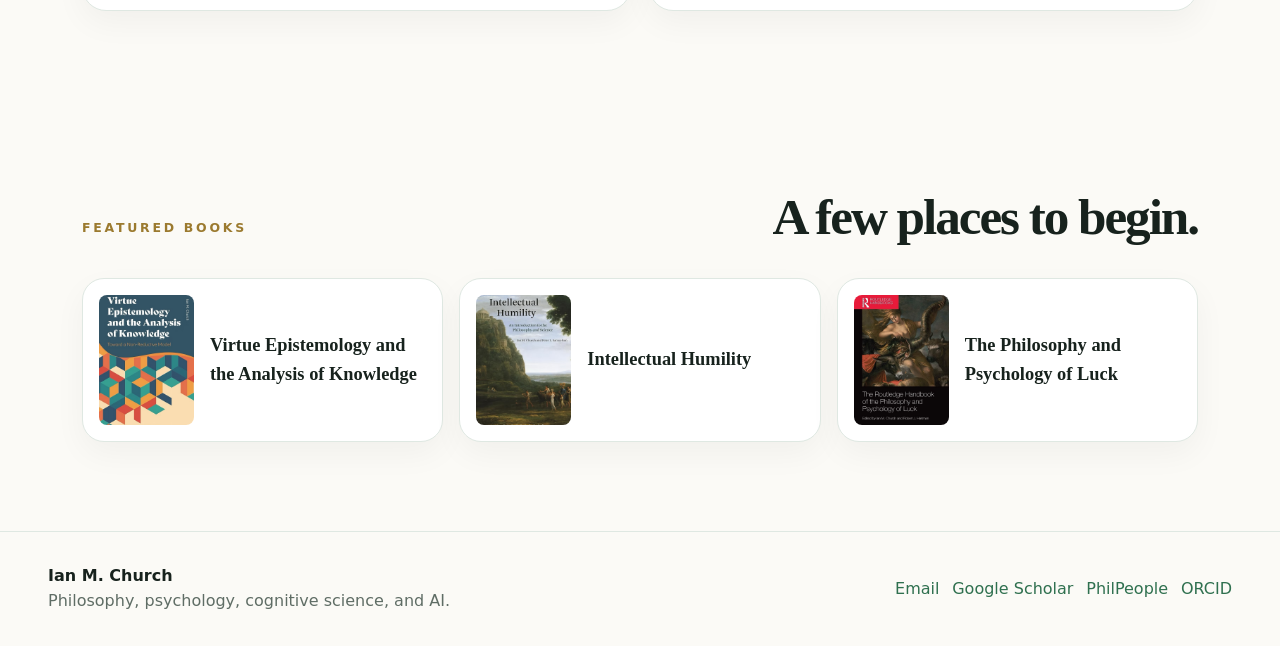
==== commit 7cc61e2d: "Fix spacing in Analysis paper link" ====
--- a/index.html
+++ b/index.html
@@ -55,7 +55,7 @@
   <a href="teaching.html"><strong>4.63/5</strong><span>average teaching evaluation score</span></a>
 </section>
 <section class="section feature-grid current-focus">
-  <article class="feature-panel"><p class="eyebrow">Current focus</p><h2>AI, testimony, and digital trust.</h2><p>Generative AI is reshaping the epistemic environment in which online beliefs are formed. My current work asks how AI-generated counterfeits affect knowledge from digital testimony, and how higher education assessment should adapt in an LLM-shaped world.</p><p class="links"><a href="https://philpapers.org/rec/CHUGAA-2">Forthcoming <em>Analysis</em> paper</a><a href="https://arxiv.org/html/2511.05530v1">AI assessment paper</a></p></article>
+  <article class="feature-panel"><p class="eyebrow">Current focus</p><h2>AI, testimony, and digital trust.</h2><p>Generative AI is reshaping the epistemic environment in which online beliefs are formed. My current work asks how AI-generated counterfeits affect knowledge from digital testimony, and how higher education assessment should adapt in an LLM-shaped world.</p><p class="links"><a href="https://philpapers.org/rec/CHUGAA-2">Forthcoming&nbsp;<em>Analysis</em>&nbsp;Paper</a><a href="https://arxiv.org/html/2511.05530v1">AI assessment paper</a></p></article>
   <article class="feature-panel"><p class="eyebrow">Major initiative</p><h2>Virtues and Vices of Spiritual Yearning.</h2><p>I am Principal Investigator on a new $2.59M John Templeton Foundation project examining the virtues and vices of spiritual yearning through philosophy, psychology, religious studies, and public-facing scholarship.</p><p class="links"><a href="projects.html#spiritual-yearning">Project overview</a><a href="https://dailynous.com/2026/01/05/philosopher-receives-big-grant-to-study-spiritual-yearning/">Daily Nous coverage</a></p></article>
 </section>
 <section class="section shelf-preview"><div class="section-head"><p class="eyebrow">Featured books</p><h2>A few places to begin.</h2></div><div class="mini-book-row">
